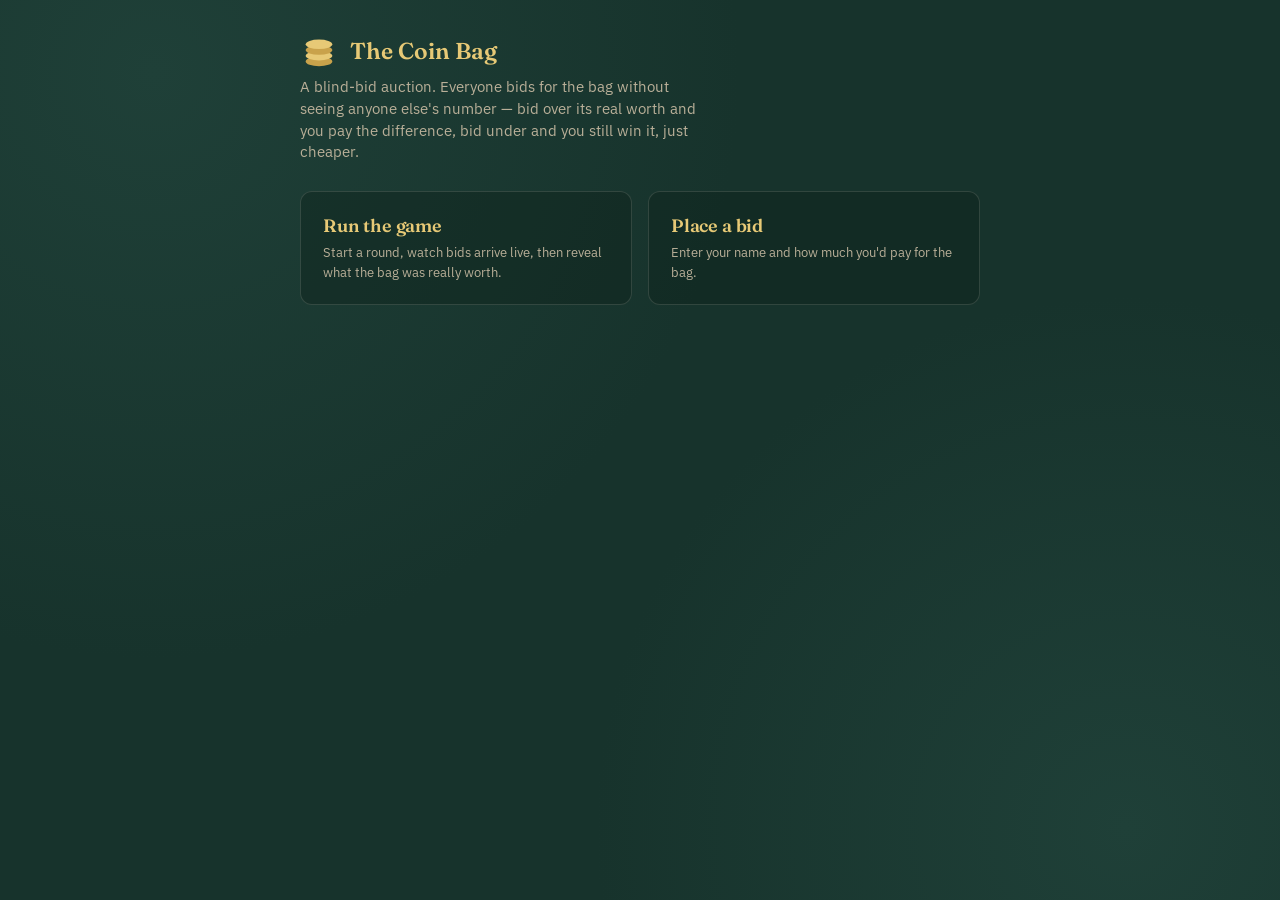
==== index.html @ b286f1e1 "Add files via upload" ====
<!doctype html>
<html lang="en">
<head>
<meta charset="utf-8">
<meta name="viewport" content="width=device-width, initial-scale=1">
<title>The Coin Bag — Bidding Game</title>
<link rel="preconnect" href="https://fonts.googleapis.com">
<link rel="preconnect" href="https://fonts.gstatic.com" crossorigin>
<link href="https://fonts.googleapis.com/css2?family=Fraunces:opsz,wght@9..144,500;9..144,600;9..144,700&family=IBM+Plex+Mono:wght@400;500;600&family=IBM+Plex+Sans:wght@400;500;600&display=swap" rel="stylesheet">
<link rel="stylesheet" href="styles.css">
</head>
<body>
<div class="wrap">
  <div class="wordmark">
    <svg width="38" height="38" viewBox="0 0 40 40" fill="none" xmlns="http://www.w3.org/2000/svg">
      <ellipse cx="20" cy="31" rx="14" ry="5" fill="#C9A24B"/>
      <ellipse cx="20" cy="25" rx="14" ry="5" fill="#E7C976"/>
      <ellipse cx="20" cy="19" rx="14" ry="5" fill="#C9A24B"/>
      <ellipse cx="20" cy="13" rx="14" ry="5" fill="#E7C976"/>
    </svg>
    <span class="wordmark-text">The Coin Bag</span>
  </div>
  <p class="tagline">A blind-bid auction. Everyone bids for the bag without seeing anyone else's number — bid over its real worth and you pay the difference, bid under and you still win it, just cheaper.</p>

  <div class="choice-grid">
    <a class="choice-card" href="sir.html">
      <h3>Run the game</h3>
      <p>Start a round, watch bids arrive live, then reveal what the bag was really worth.</p>
    </a>
    <a class="choice-card" href="student.html">
      <h3>Place a bid</h3>
      <p>Enter your name and how much you'd pay for the bag.</p>
    </a>
  </div>
</div>
</body>
</html>
---- styles.css ----
:root {
  --felt: #17332C;
  --felt-deep: #0E211B;
  --felt-light: #1F4038;
  --brass: #C9A24B;
  --brass-bright: #E7C976;
  --ivory: #F1E9D8;
  --ivory-dim: #B9AF98;
  --ink: #16211B;
  --rust: #BD5A35;
  --sage: #5FA07E;
  --line: rgba(241, 233, 216, 0.14);
  --radius-s: 6px;
  --radius-m: 12px;
  --font-display: "Fraunces", serif;
  --font-mono: "IBM Plex Mono", monospace;
  --font-sans: "IBM Plex Sans", sans-serif;
}

* { box-sizing: border-box; }

html, body {
  margin: 0;
  padding: 0;
  min-height: 100vh;
}

body {
  background: var(--felt);
  background-image:
    radial-gradient(circle at 12% 8%, var(--felt-light) 0%, transparent 42%),
    radial-gradient(circle at 88% 92%, var(--felt-light) 0%, transparent 38%);
  background-attachment: fixed;
  color: var(--ivory);
  font-family: var(--font-sans);
  -webkit-font-smoothing: antialiased;
}

.wrap {
  max-width: 720px;
  margin: 0 auto;
  padding: 32px 20px 72px;
}

h1, h2, h3 {
  font-family: var(--font-display);
  font-weight: 600;
  margin: 0;
  letter-spacing: -0.01em;
  color: var(--ivory);
}

a { color: var(--brass-bright); }

.wordmark { display: flex; align-items: center; gap: 12px; margin-bottom: 6px; }
.wordmark-text { font-family: var(--font-display); font-size: 23px; font-weight: 600; color: var(--brass-bright); }

.tagline { color: var(--ivory-dim); font-size: 14.5px; margin: 6px 0 0; line-height: 1.5; max-width: 46ch; }

.panel {
  background: rgba(14, 33, 27, 0.55);
  border: 1px solid var(--line);
  border-radius: var(--radius-m);
  padding: 24px;
  margin-top: 20px;
}

.panel + .panel { margin-top: 16px; }

.mono, .amount { font-family: var(--font-mono); font-variant-numeric: tabular-nums; }

label { display: block; font-size: 13px; color: var(--ivory-dim); margin-bottom: 7px; }

input[type=text], input[type=number] {
  width: 100%;
  padding: 13px 14px;
  border-radius: var(--radius-s);
  border: 1px solid var(--line);
  background: var(--felt-deep);
  color: var(--ivory);
  font-family: var(--font-mono);
  font-size: 16px;
}
input::placeholder { color: var(--ivory-dim); opacity: 0.6; }
input:focus { outline: 2px solid var(--brass); outline-offset: 1px; }

.field { margin-bottom: 16px; }
.field:last-child { margin-bottom: 0; }

button {
  font-family: var(--font-sans);
  font-weight: 600;
  font-size: 15px;
  border-radius: var(--radius-s);
  padding: 13px 22px;
  border: none;
  cursor: pointer;
  transition: transform 0.08s ease, background 0.15s ease, border-color 0.15s ease, color 0.15s ease;
}
button:active { transform: scale(0.98); }
button:disabled { opacity: 0.45; cursor: not-allowed; }

.btn-brass { background: var(--brass); color: var(--ink); }
.btn-brass:hover:not(:disabled) { background: var(--brass-bright); }

.btn-ghost { background: transparent; color: var(--ivory); border: 1px solid var(--line); }
.btn-ghost:hover:not(:disabled) { border-color: var(--brass); color: var(--brass-bright); }

.btn-rust { background: var(--rust); color: var(--ivory); }
.btn-rust:hover:not(:disabled) { background: #D06A42; }

.btn-row { display: flex; gap: 10px; flex-wrap: wrap; margin-top: 16px; }

.hero-figure { font-family: var(--font-mono); font-size: 52px; font-weight: 500; color: var(--brass-bright); line-height: 1; }
.hero-label { color: var(--ivory-dim); font-size: 13px; margin-top: 8px; }

table.ledger { width: 100%; border-collapse: collapse; margin-top: 8px; }
table.ledger th { text-align: left; font-size: 12px; color: var(--ivory-dim); font-weight: 500; padding: 9px 10px; border-bottom: 1px solid var(--line); }
table.ledger td { padding: 11px 10px; border-bottom: 1px solid var(--line); font-size: 15px; }
table.ledger td.rank { color: var(--ivory-dim); width: 32px; }
table.ledger tr.leader td { color: var(--brass-bright); font-weight: 600; }
table.ledger tr:last-child td { border-bottom: none; }

.pill { display: inline-block; padding: 4px 11px; border-radius: 999px; font-size: 12px; border: 1px solid var(--line); color: var(--ivory-dim); }
.pill.open { border-color: var(--sage); color: var(--sage); }
.pill.closed { border-color: var(--rust); color: var(--rust); }
.pill.revealed { border-color: var(--brass); color: var(--brass-bright); }

.top-row { display: flex; align-items: flex-start; justify-content: space-between; gap: 16px; flex-wrap: wrap; }

.choice-grid { display: grid; grid-template-columns: 1fr 1fr; gap: 16px; margin-top: 28px; }
@media (max-width: 520px) { .choice-grid { grid-template-columns: 1fr; } }

.choice-card {
  display: block; text-decoration: none; color: inherit;
  border: 1px solid var(--line); border-radius: var(--radius-m); padding: 22px;
  background: rgba(14, 33, 27, 0.4);
}
.choice-card:hover { border-color: var(--brass); }
.choice-card h3 { color: var(--brass-bright); font-size: 18px; margin-bottom: 6px; }
.choice-card p { color: var(--ivory-dim); font-size: 13px; margin: 0; line-height: 1.5; }

.result-box { border-radius: var(--radius-m); padding: 20px 22px; margin-top: 14px; }
.result-pay { background: rgba(189, 90, 53, 0.16); border: 1px solid rgba(189, 90, 53, 0.4); }
.result-receive { background: rgba(95, 160, 126, 0.16); border: 1px solid rgba(95, 160, 126, 0.4); }
.result-even { background: rgba(201, 162, 75, 0.16); border: 1px solid rgba(201, 162, 75, 0.4); }
.result-headline { font-family: var(--font-display); font-size: 19px; margin-bottom: 4px; }

.muted { color: var(--ivory-dim); font-size: 14px; line-height: 1.6; }
.center { text-align: center; }

.qr-box { background: var(--ivory); padding: 14px; border-radius: var(--radius-s); display: inline-block; line-height: 0; }
.link-row { display: flex; align-items: center; gap: 10px; margin-top: 12px; flex-wrap: wrap; }
.link-text { font-family: var(--font-mono); font-size: 13px; color: var(--ivory-dim); word-break: break-all; }

.history-row { display: flex; justify-content: space-between; gap: 12px; padding: 12px 0; border-bottom: 1px solid var(--line); font-size: 14px; }
.history-row:last-child { border-bottom: none; }
.history-left { color: var(--ivory-dim); }
.history-right { text-align: right; }

.pin-gate { max-width: 320px; margin: 90px auto; text-align: center; }
.pin-error { color: var(--rust); font-size: 13px; margin-top: 10px; min-height: 16px; }

.empty-state { text-align: center; padding: 20px 0; }
.empty-state p { color: var(--ivory-dim); margin-top: 8px; }
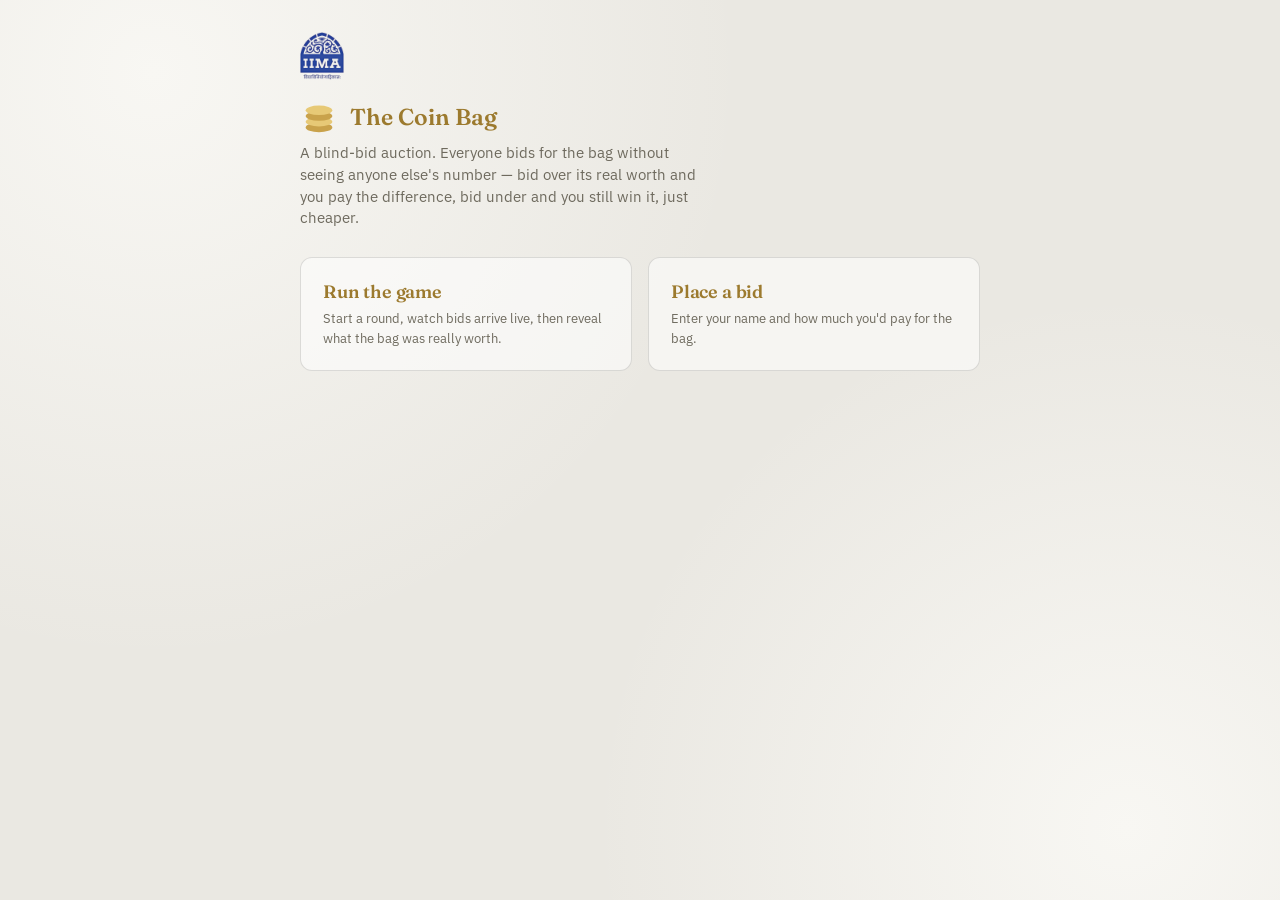
==== commit d9d623ef: "Add files via upload" ====
--- a/index.html
+++ b/index.html
@@ -11,6 +11,7 @@
 </head>
 <body>
 <div class="wrap">
+  <img class="brand-logo" src="iima-logo.png" alt="Indian Institute of Management Ahmedabad">
   <div class="wordmark">
     <svg width="38" height="38" viewBox="0 0 40 40" fill="none" xmlns="http://www.w3.org/2000/svg">
       <ellipse cx="20" cy="31" rx="14" ry="5" fill="#C9A24B"/>
--- a/styles.css
+++ b/styles.css
@@ -1,15 +1,16 @@
 :root {
-  --felt: #17332C;
-  --felt-deep: #0E211B;
-  --felt-light: #1F4038;
+  --felt: #EAE8E2;
+  --felt-deep: #DEDBD1;
+  --felt-light: #F8F7F3;
   --brass: #C9A24B;
-  --brass-bright: #E7C976;
-  --ivory: #F1E9D8;
-  --ivory-dim: #B9AF98;
+  --brass-bright: #9C7A2E;
+  --brass-hover: #E7C976;
+  --ivory: #262420;
+  --ivory-dim: #6E6A5E;
   --ink: #16211B;
-  --rust: #BD5A35;
-  --sage: #5FA07E;
-  --line: rgba(241, 233, 216, 0.14);
+  --rust: #A8502E;
+  --sage: #3E8A63;
+  --line: rgba(38, 36, 32, 0.14);
   --radius-s: 6px;
   --radius-m: 12px;
   --font-display: "Fraunces", serif;
@@ -53,12 +54,13 @@
 a { color: var(--brass-bright); }
 
 .wordmark { display: flex; align-items: center; gap: 12px; margin-bottom: 6px; }
+.brand-logo { height: 48px; width: auto; display: block; margin-bottom: 18px; }
 .wordmark-text { font-family: var(--font-display); font-size: 23px; font-weight: 600; color: var(--brass-bright); }
 
 .tagline { color: var(--ivory-dim); font-size: 14.5px; margin: 6px 0 0; line-height: 1.5; max-width: 46ch; }
 
 .panel {
-  background: rgba(14, 33, 27, 0.55);
+  background: rgba(255, 255, 255, 0.65);
   border: 1px solid var(--line);
   border-radius: var(--radius-m);
   padding: 24px;
@@ -101,12 +103,12 @@
 button:disabled { opacity: 0.45; cursor: not-allowed; }
 
 .btn-brass { background: var(--brass); color: var(--ink); }
-.btn-brass:hover:not(:disabled) { background: var(--brass-bright); }
+.btn-brass:hover:not(:disabled) { background: var(--brass-hover); }
 
 .btn-ghost { background: transparent; color: var(--ivory); border: 1px solid var(--line); }
 .btn-ghost:hover:not(:disabled) { border-color: var(--brass); color: var(--brass-bright); }
 
-.btn-rust { background: var(--rust); color: var(--ivory); }
+.btn-rust { background: var(--rust); color: #FAF8F3; }
 .btn-rust:hover:not(:disabled) { background: #D06A42; }
 
 .btn-row { display: flex; gap: 10px; flex-wrap: wrap; margin-top: 16px; }
@@ -134,7 +136,7 @@
 .choice-card {
   display: block; text-decoration: none; color: inherit;
   border: 1px solid var(--line); border-radius: var(--radius-m); padding: 22px;
-  background: rgba(14, 33, 27, 0.4);
+  background: rgba(255, 255, 255, 0.55);
 }
 .choice-card:hover { border-color: var(--brass); }
 .choice-card h3 { color: var(--brass-bright); font-size: 18px; margin-bottom: 6px; }
@@ -149,7 +151,7 @@
 .muted { color: var(--ivory-dim); font-size: 14px; line-height: 1.6; }
 .center { text-align: center; }
 
-.qr-box { background: var(--ivory); padding: 14px; border-radius: var(--radius-s); display: inline-block; line-height: 0; }
+.qr-box { background: var(--felt-light); padding: 14px; border-radius: var(--radius-s); display: inline-block; line-height: 0; border: 1px solid var(--line); }
 .link-row { display: flex; align-items: center; gap: 10px; margin-top: 12px; flex-wrap: wrap; }
 .link-text { font-family: var(--font-mono); font-size: 13px; color: var(--ivory-dim); word-break: break-all; }
 
@@ -163,3 +165,22 @@
 
 .empty-state { text-align: center; padding: 20px 0; }
 .empty-state p { color: var(--ivory-dim); margin-top: 8px; }
+
+.modal-overlay {
+  position: fixed;
+  inset: 0;
+  background: rgba(20, 18, 14, 0.45);
+  display: flex;
+  align-items: center;
+  justify-content: center;
+  padding: 20px;
+  z-index: 50;
+}
+.modal-card {
+  background: var(--felt-light);
+  border: 1px solid var(--line);
+  border-radius: var(--radius-m);
+  padding: 24px;
+  max-width: 360px;
+  width: 100%;
+}
